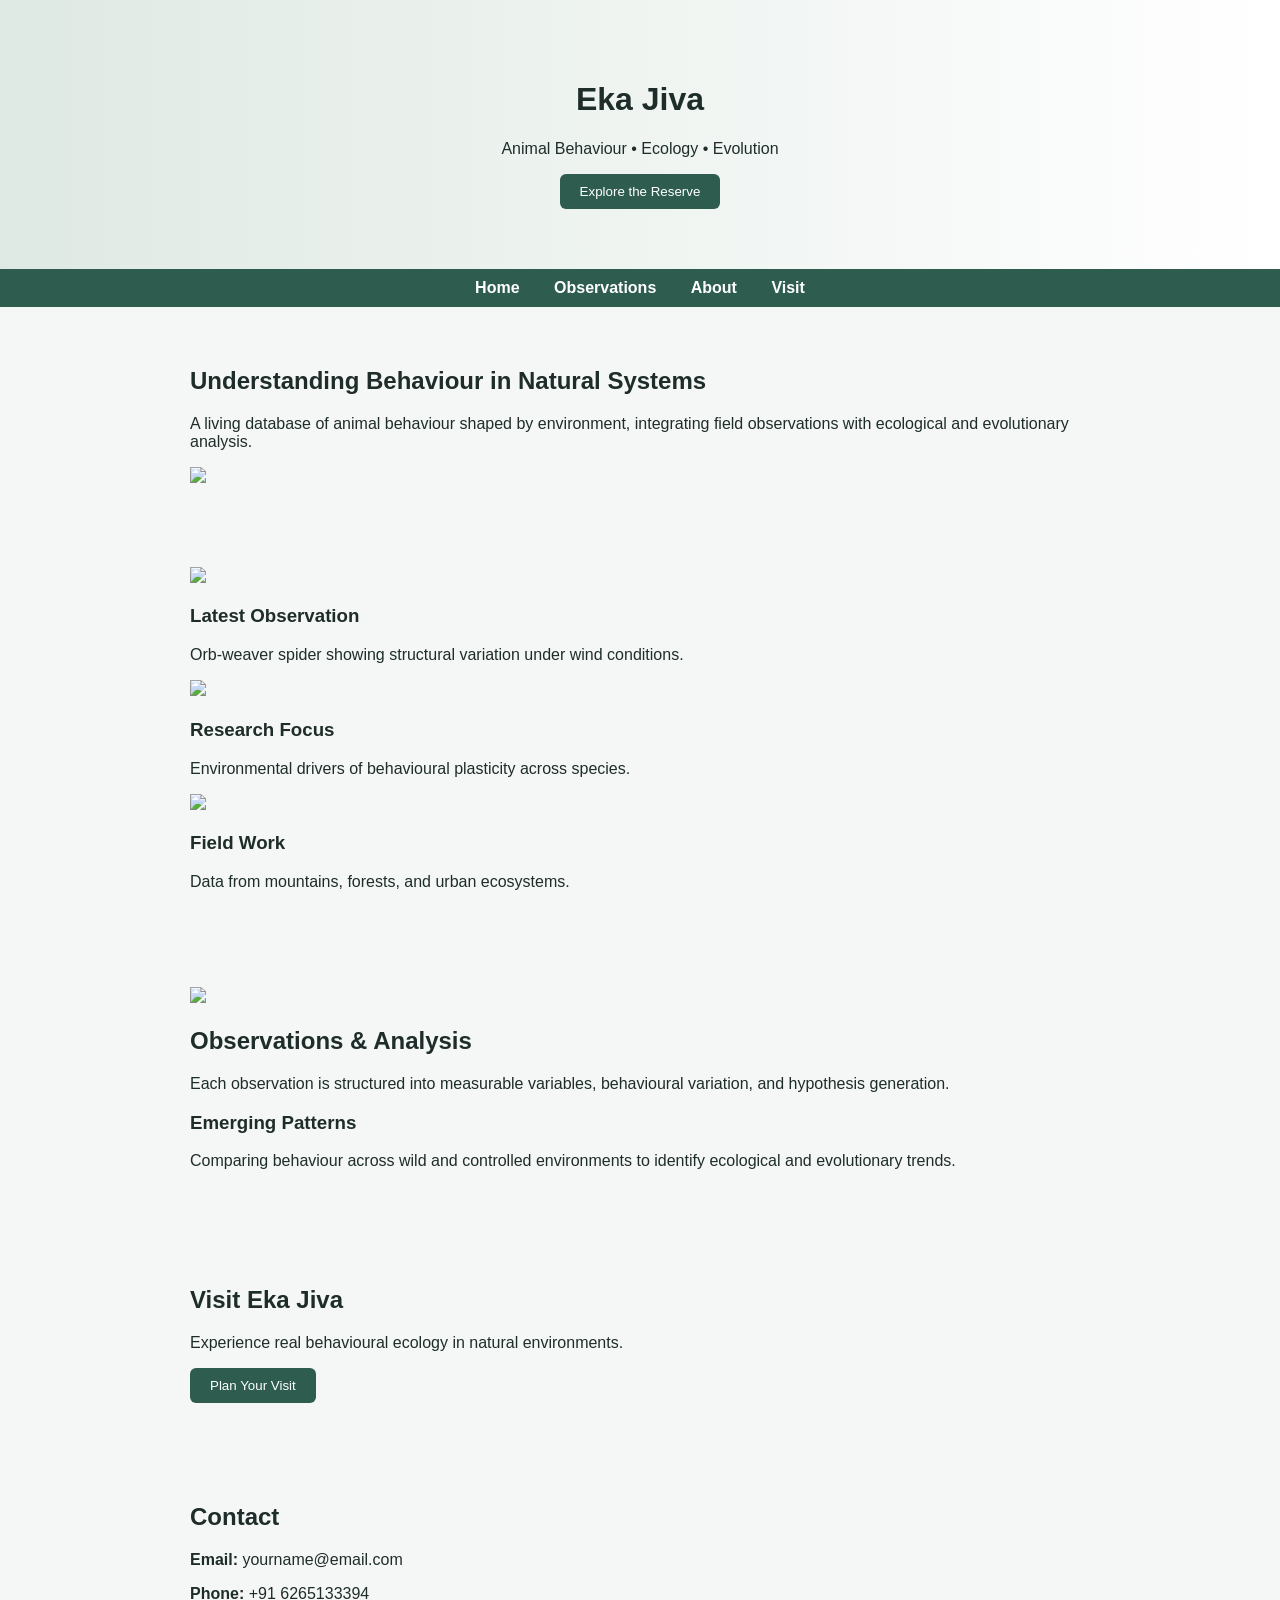
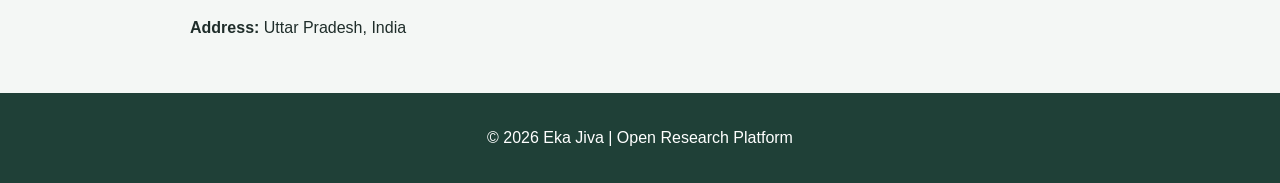
==== index.html @ b7006099 "Update index.html" ====
<!DOCTYPE html>
<html>
<head>
    <title>Eka Jiva</title>
    <link rel="stylesheet" href="style.css">
</head>

<body>

<!-- HERO BANNER -->
<div class="hero">
    <div class="overlay">
        <h1>Eka Jiva</h1>
        <p>Animal Behaviour • Ecology • Evolution</p>
        <a href="visit.html"><button>Explore the Reserve</button></a>
    </div>
</div>

<!-- NAV -->
<nav>
    <a href="index.html">Home</a>
    <a href="observation.html">Observations</a>
    <a href="about.html">About</a>
    <a href="visit.html">Visit</a>
</nav>

<!-- INTRO -->
<section class="split">
    <div>
        <h2>Understanding Behaviour in Natural Systems</h2>
        <p>
            A living database of animal behaviour shaped by environment,
            integrating field observations with ecological and evolutionary analysis.
        </p>
    </div>
    <img src="images/forest.jpg">
</section>

<!-- CORE CARDS -->
<section class="grid">

<div class="box">
    <img src="images/spider.jpg">
    <h3>Latest Observation</h3>
    <p>Orb-weaver spider showing structural variation under wind conditions.</p>
</div>

<div class="box">
    <img src="images/mountain.jpg">
    <h3>Research Focus</h3>
    <p>Environmental drivers of behavioural plasticity across species.</p>
</div>

<div class="box">
    <img src="images/cabin.jpg">
    <h3>Field Work</h3>
    <p>Data from mountains, forests, and urban ecosystems.</p>
</div>

</section>

<!-- RESEARCH LAYER -->
<section class="split">
    <img src="images/research.jpg">
    <div>
        <h2>Observations & Analysis</h2>
        <p>
            Each observation is structured into measurable variables,
            behavioural variation, and hypothesis generation.
        </p>

        <h3>Emerging Patterns</h3>
        <p>
            Comparing behaviour across wild and controlled environments
            to identify ecological and evolutionary trends.
        </p>
    </div>
</section>

<!-- VISIT CTA -->
<section class="cta">
    <h2>Visit Eka Jiva</h2>
    <p>Experience real behavioural ecology in natural environments.</p>
    <a href="visit.html"><button>Plan Your Visit</button></a>
</section>

<!-- CONTACT -->
<section class="contact">

<h2>Contact</h2>

<p><strong>Email:</strong> yourname@email.com</p>
<p><strong>Phone:</strong> +91 6265133394</p>
<p><strong>Address:</strong> Uttar Pradesh, India</p>

</section>

<!-- FOOTER -->
<footer>
    <p>© 2026 Eka Jiva | Open Research Platform</p>
</footer>

</body>
</html>
---- style.css ----
body {
    margin: 0;
    font-family: Arial, sans-serif;
    background-color: #f4f7f5;
    color: #1f2d2a;
}

/* Header */
header {
    background-color: #1f4037;
    color: white;
    text-align: center;
    padding: 30px 20px;
}

/* Navigation */
nav {
    text-align: center;
    background-color: #2e5d50;
    padding: 10px;
}

nav a {
    color: white;
    margin: 0 15px;
    text-decoration: none;
    font-weight: bold;
}

/* Hero Section */
.hero {
    text-align: center;
    padding: 60px 20px;
    background: linear-gradient(to right, #dfe9e3, #ffffff);
}

/* Content Section */
section {
    max-width: 900px;
    margin: auto;
    padding: 40px 20px;
}

/* Cards */
.card {
    background: white;
    padding: 25px;
    margin: 20px 0;
    border-radius: 12px;
    box-shadow: 0 4px 12px rgba(0,0,0,0.08);
}

/* Footer */
footer {
    text-align: center;
    padding: 20px;
    background-color: #1f4037;
    color: white;
}
.banner {
    position: relative;
    height: 300px;
    display: flex;
    align-items: center;
    justify-content: center;
}

/* DARK OVERLAY */
.banner::after {
    content: "";
    position: absolute;
    inset: 0;
    background: rgba(0,0,0,0.4);
}

/* TEXT */
.banner-content {
    position: relative;
    color: white;
    text-align: center;
    z-index: 1;
}

/* DIFFERENT IMAGES FOR EACH PAGE */
.home-banner {
    background: url('homee.jpg') center/cover no-repeat;
}

.about-banner {
    background: url('aboot.jpg') center/cover no-repeat;
}

.obs-banner {
    background: url(observation.jpg') center/cover no-repeat;
}
button {
    padding: 10px 20px;
    background-color: #2e5d50;
    color: white;
    border: none;
    border-radius: 6px;
    cursor: pointer;
}

button:hover {
    background-color: #1f4037;
}
.visit-banner {
    background: url('visit.jpg') center/cover no-repeat;
}
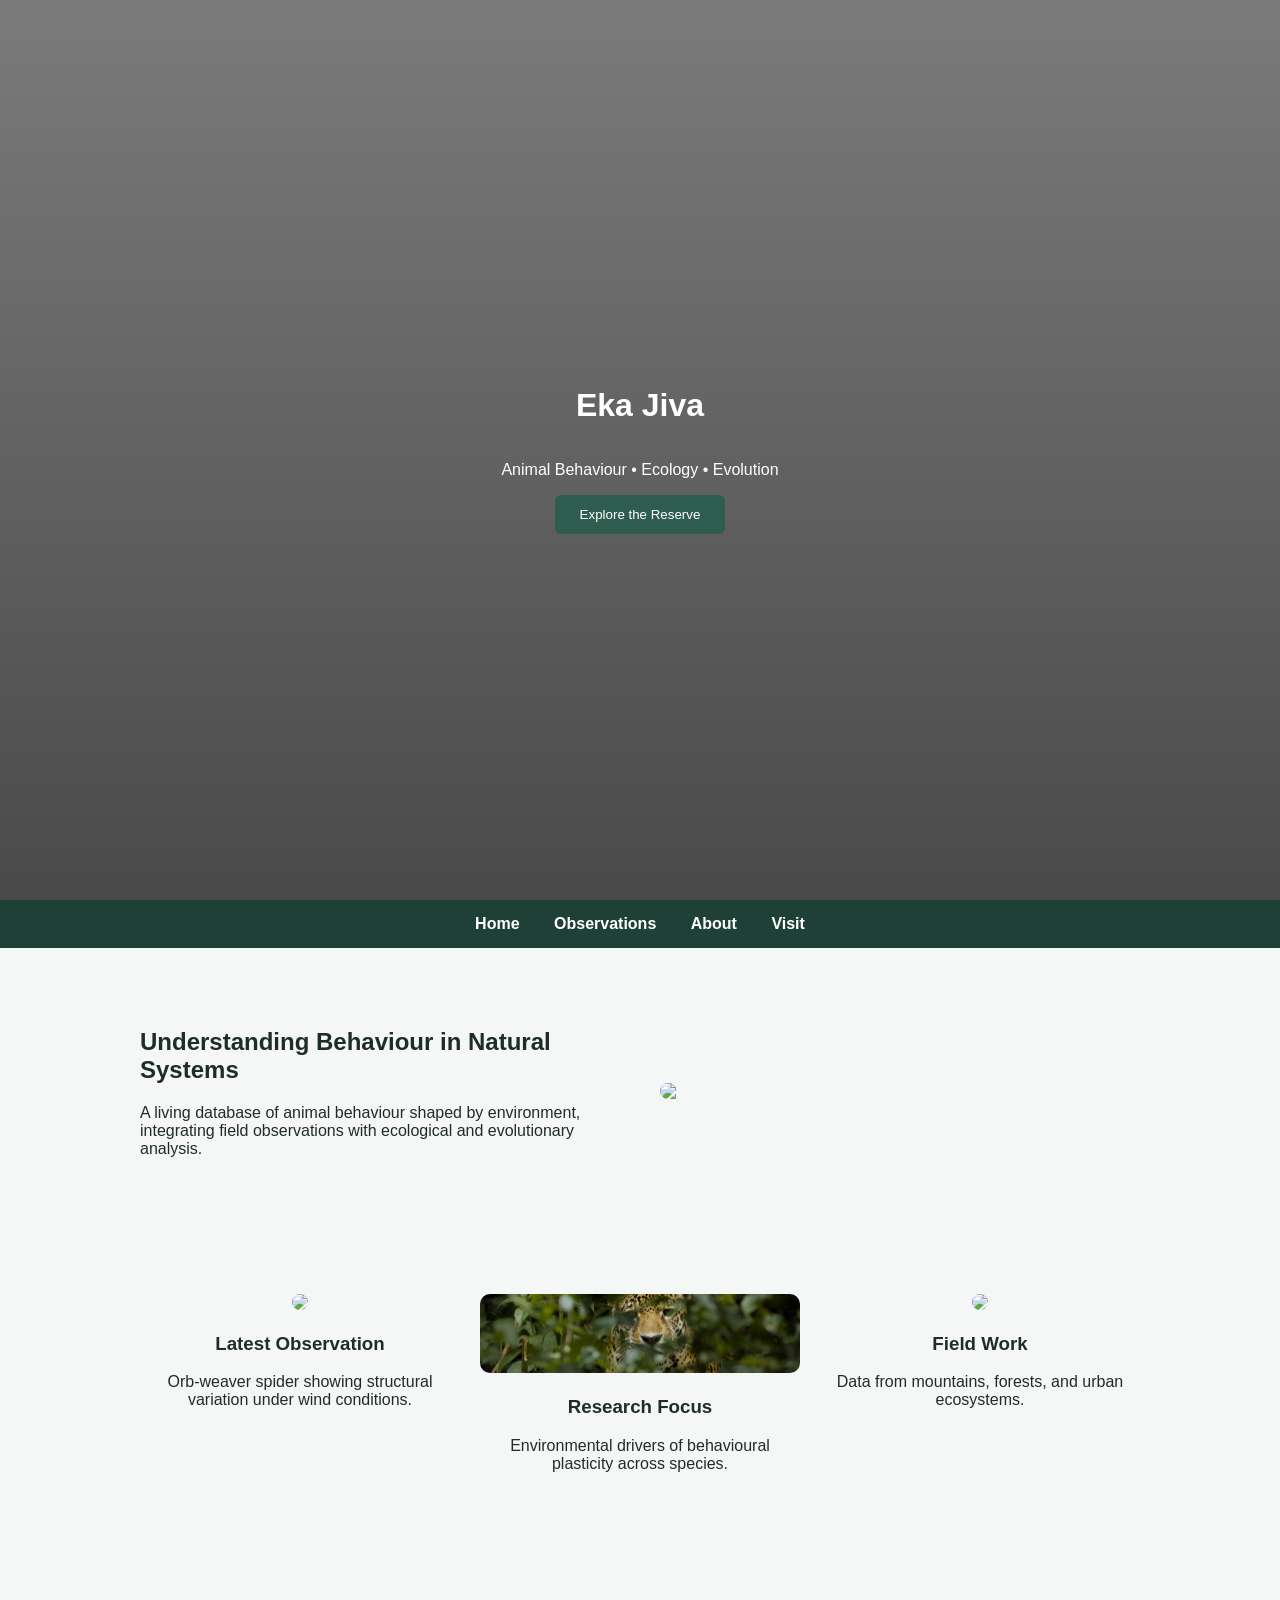
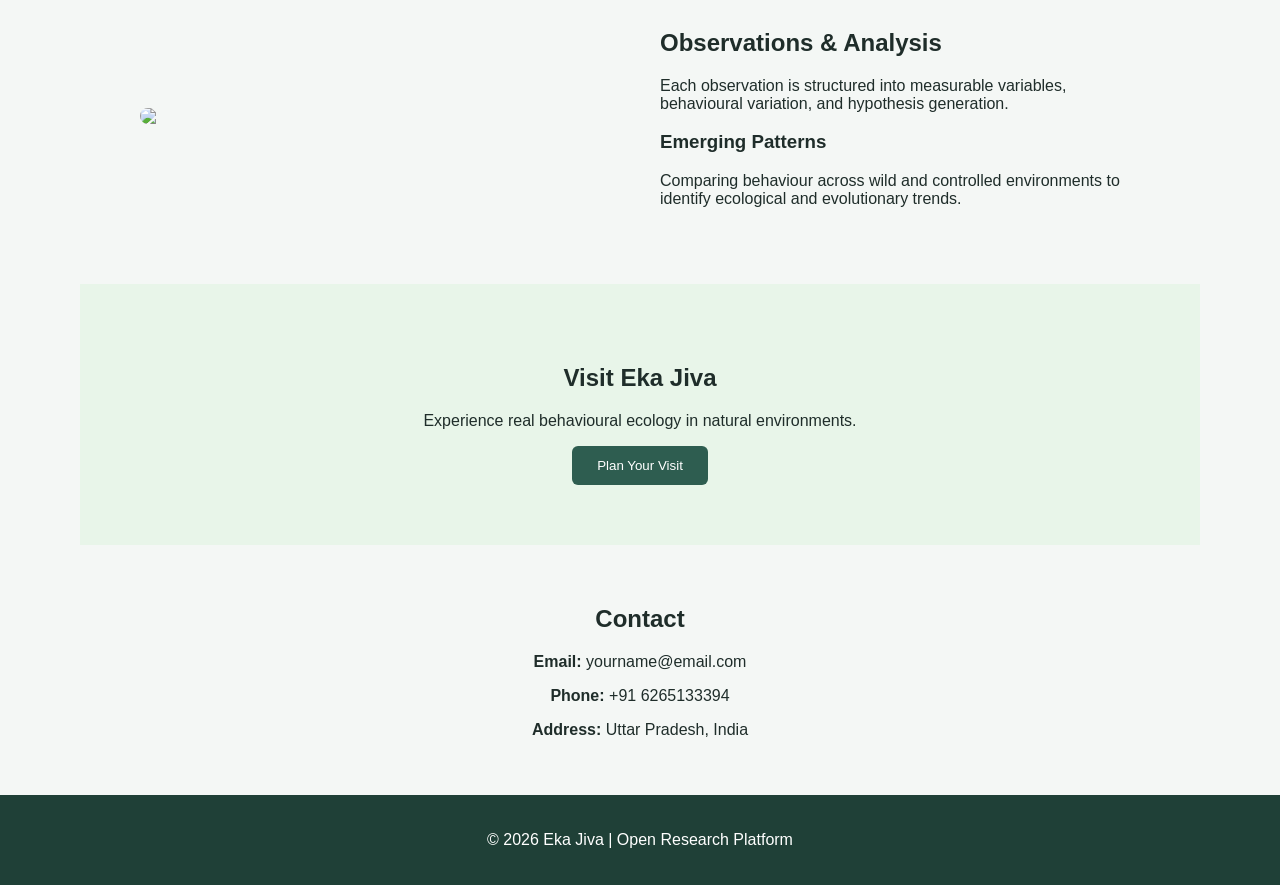
==== commit 87339a6c: "Update index.html" ====
--- a/index.html
+++ b/index.html
@@ -33,7 +33,7 @@
             integrating field observations with ecological and evolutionary analysis.
         </p>
     </div>
-    <img src="images/forest.jpg">
+    <img src="home.jpg">
 </section>
 
 <!-- CORE CARDS -->
@@ -46,7 +46,7 @@
 </div>
 
 <div class="box">
-    <img src="images/mountain.jpg">
+    <img src="observation.jpg">
     <h3>Research Focus</h3>
     <p>Environmental drivers of behavioural plasticity across species.</p>
 </div>
--- a/style.css
+++ b/style.css
@@ -1,3 +1,4 @@
+/* GLOBAL */
 body {
     margin: 0;
     font-family: Arial, sans-serif;
@@ -5,19 +6,33 @@
     color: #1f2d2a;
 }
 
-/* Header */
-header {
-    background-color: #1f4037;
-    color: white;
-    text-align: center;
-    padding: 30px 20px;
-}
-
-/* Navigation */
+html {
+    scroll-behavior: smooth;
+}
+
+/* HERO (FULL SCREEN) */
+.hero {
+    height: 100vh;
+    background: url('images/forest.jpg') center/cover no-repeat fixed;
+    position: relative;
+}
+
+.overlay {
+    position: absolute;
+    inset: 0;
+    background: linear-gradient(to bottom, rgba(0,0,0,0.5), rgba(0,0,0,0.7));
+    color: white;
+    display: flex;
+    flex-direction: column;
+    justify-content: center;
+    align-items: center;
+}
+
+/* NAVIGATION */
 nav {
-    text-align: center;
-    background-color: #2e5d50;
-    padding: 10px;
+    background: #1f4037;
+    text-align: center;
+    padding: 15px;
 }
 
 nav a {
@@ -27,21 +42,61 @@
     font-weight: bold;
 }
 
-/* Hero Section */
-.hero {
-    text-align: center;
+nav a:hover {
+    text-decoration: underline;
+}
+
+/* SECTIONS */
+section {
+    max-width: 1000px;
+    margin: auto;
     padding: 60px 20px;
-    background: linear-gradient(to right, #dfe9e3, #ffffff);
-}
-
-/* Content Section */
-section {
-    max-width: 900px;
-    margin: auto;
-    padding: 40px 20px;
-}
-
-/* Cards */
+}
+
+/* SPLIT LAYOUT */
+.split {
+    display: flex;
+    align-items: center;
+    gap: 40px;
+}
+
+.split img {
+    width: 50%;
+    border-radius: 10px;
+}
+
+.split div {
+    width: 50%;
+}
+
+/* GRID */
+.grid {
+    display: flex;
+    gap: 20px;
+}
+
+.box {
+    flex: 1;
+    text-align: center;
+    transition: 0.3s;
+}
+
+.box img {
+    width: 100%;
+    border-radius: 10px;
+    transition: 0.3s;
+}
+
+/* HOVER EFFECTS */
+.box:hover {
+    transform: scale(1.05);
+}
+
+.box:hover img {
+    transform: scale(1.1);
+}
+
+/* CARDS */
 .card {
     background: white;
     padding: 25px;
@@ -50,13 +105,44 @@
     box-shadow: 0 4px 12px rgba(0,0,0,0.08);
 }
 
-/* Footer */
+/* CTA */
+.cta {
+    text-align: center;
+    padding: 60px;
+    background: #e8f5e9;
+}
+
+/* CONTACT */
+.contact {
+    text-align: center;
+    padding: 40px;
+}
+
+/* BUTTON */
+button {
+    padding: 12px 25px;
+    background: #2e5d50;
+    color: white;
+    border: none;
+    border-radius: 6px;
+    cursor: pointer;
+    transition: 0.3s;
+}
+
+button:hover {
+    background: #1f4037;
+    transform: scale(1.05);
+}
+
+/* FOOTER */
 footer {
     text-align: center;
     padding: 20px;
     background-color: #1f4037;
     color: white;
 }
+
+/* BANNER BASE */
 .banner {
     position: relative;
     height: 300px;
@@ -65,7 +151,6 @@
     justify-content: center;
 }
 
-/* DARK OVERLAY */
 .banner::after {
     content: "";
     position: absolute;
@@ -73,7 +158,6 @@
     background: rgba(0,0,0,0.4);
 }
 
-/* TEXT */
 .banner-content {
     position: relative;
     color: white;
@@ -81,7 +165,7 @@
     z-index: 1;
 }
 
-/* DIFFERENT IMAGES FOR EACH PAGE */
+/* PAGE-SPECIFIC BANNERS */
 .home-banner {
     background: url('homee.jpg') center/cover no-repeat;
 }
@@ -90,21 +174,29 @@
     background: url('aboot.jpg') center/cover no-repeat;
 }
 
+/* ⚠ FIXED ERROR HERE */
 .obs-banner {
-    background: url(observation.jpg') center/cover no-repeat;
-}
-button {
-    padding: 10px 20px;
-    background-color: #2e5d50;
-    color: white;
-    border: none;
-    border-radius: 6px;
-    cursor: pointer;
-}
-
-button:hover {
-    background-color: #1f4037;
-}
+    background: url('observation.jpg') center/cover no-repeat;
+}
+
 .visit-banner {
     background: url('visit.jpg') center/cover no-repeat;
 }
+
+/* ANIMATIONS */
+.fade-in {
+    opacity: 0;
+    transform: translateY(30px);
+    transition: all 1s ease;
+}
+
+.fade-in.visible {
+    opacity: 1;
+    transform: translateY(0);
+}
+.box:hover {
+    transform: scale(1.05);
+}
+html {
+    scroll-behavior: smooth;
+}
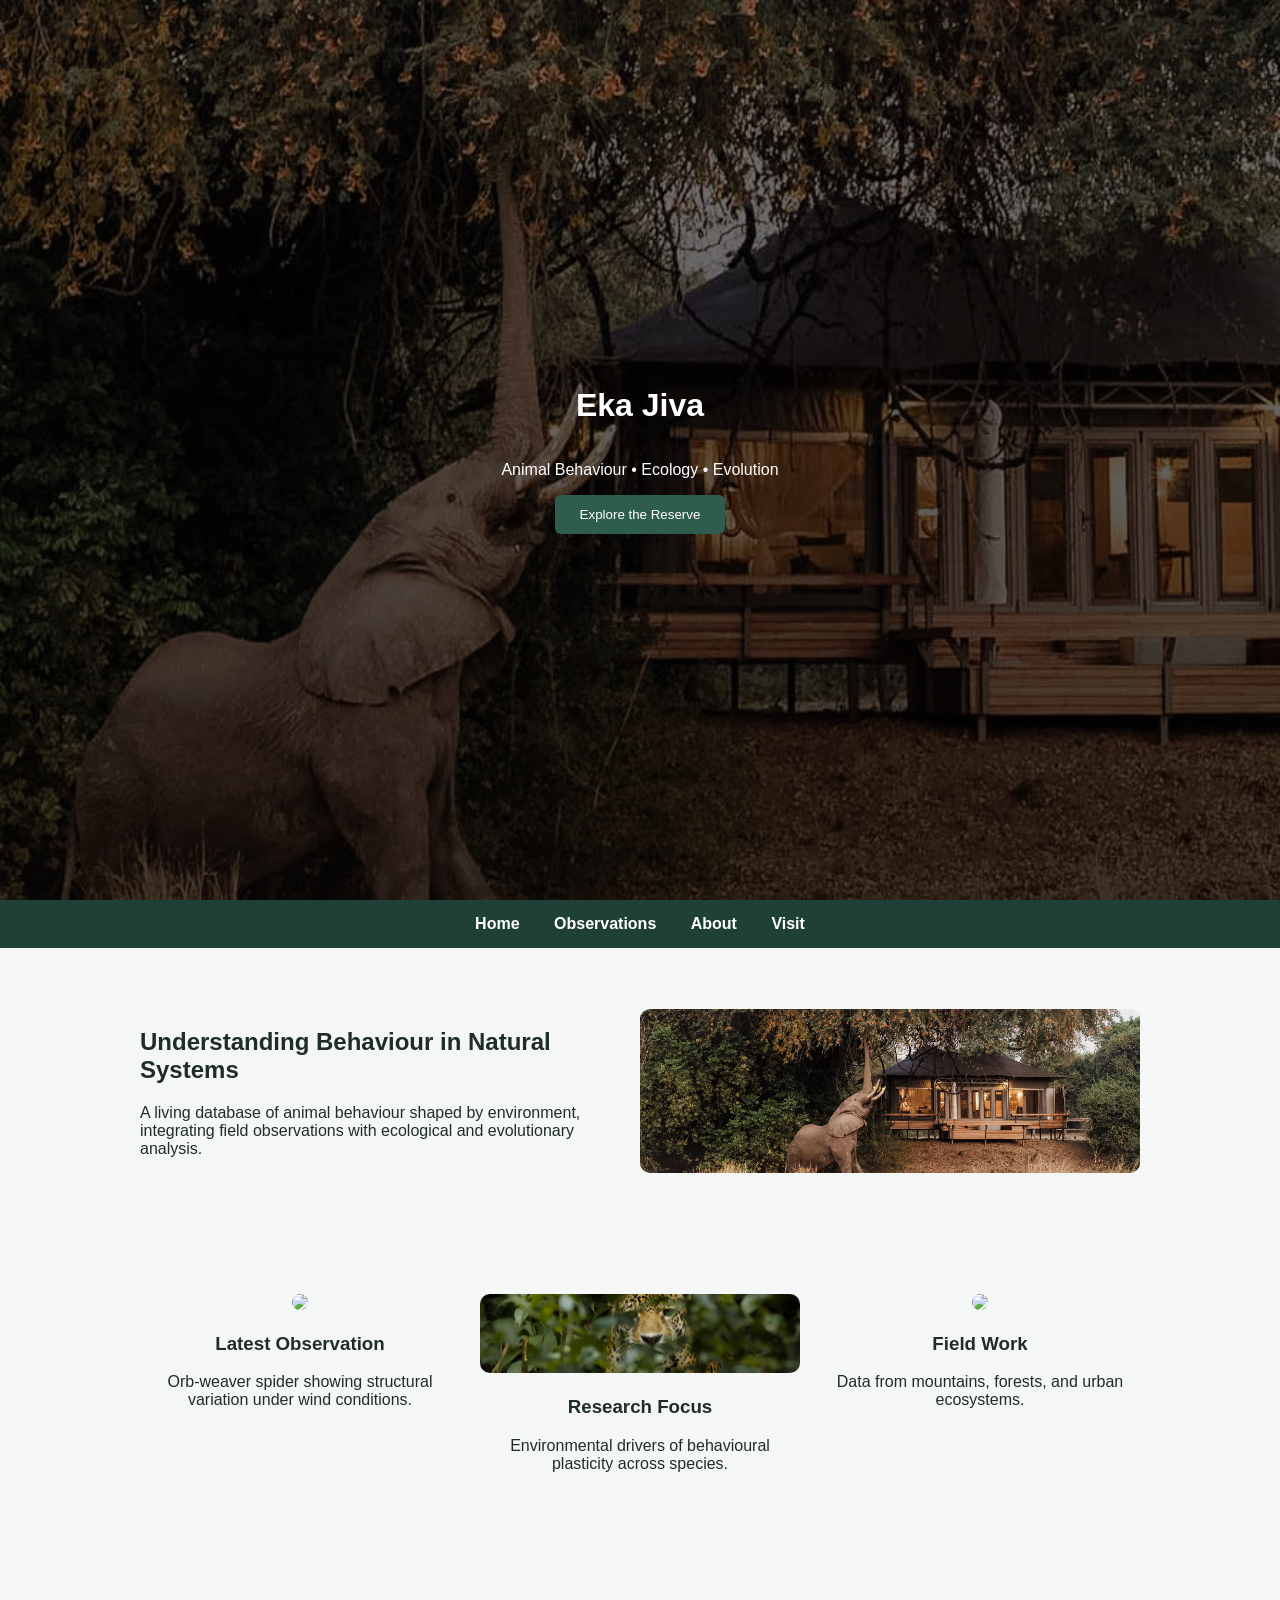
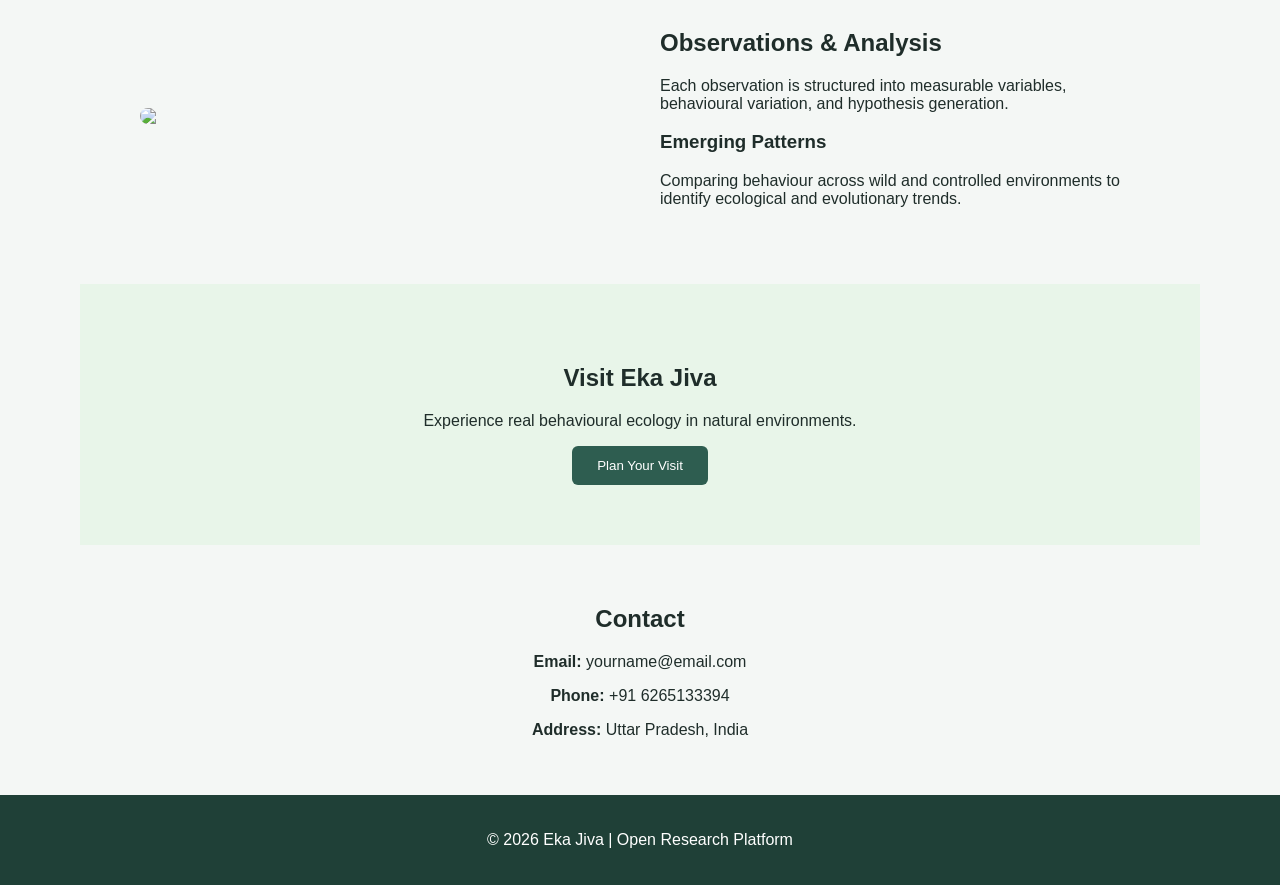
==== commit 037ecd1d: "Update index.html" ====
--- a/index.html
+++ b/index.html
@@ -33,7 +33,7 @@
             integrating field observations with ecological and evolutionary analysis.
         </p>
     </div>
-    <img src="home.jpg">
+    <img src="homee.jpg">
 </section>
 
 <!-- CORE CARDS -->
--- a/style.css
+++ b/style.css
@@ -13,7 +13,7 @@
 /* HERO (FULL SCREEN) */
 .hero {
     height: 100vh;
-    background: url('images/forest.jpg') center/cover no-repeat fixed;
+    background: url('homee.jpg') center/cover no-repeat fixed;
     position: relative;
 }
 
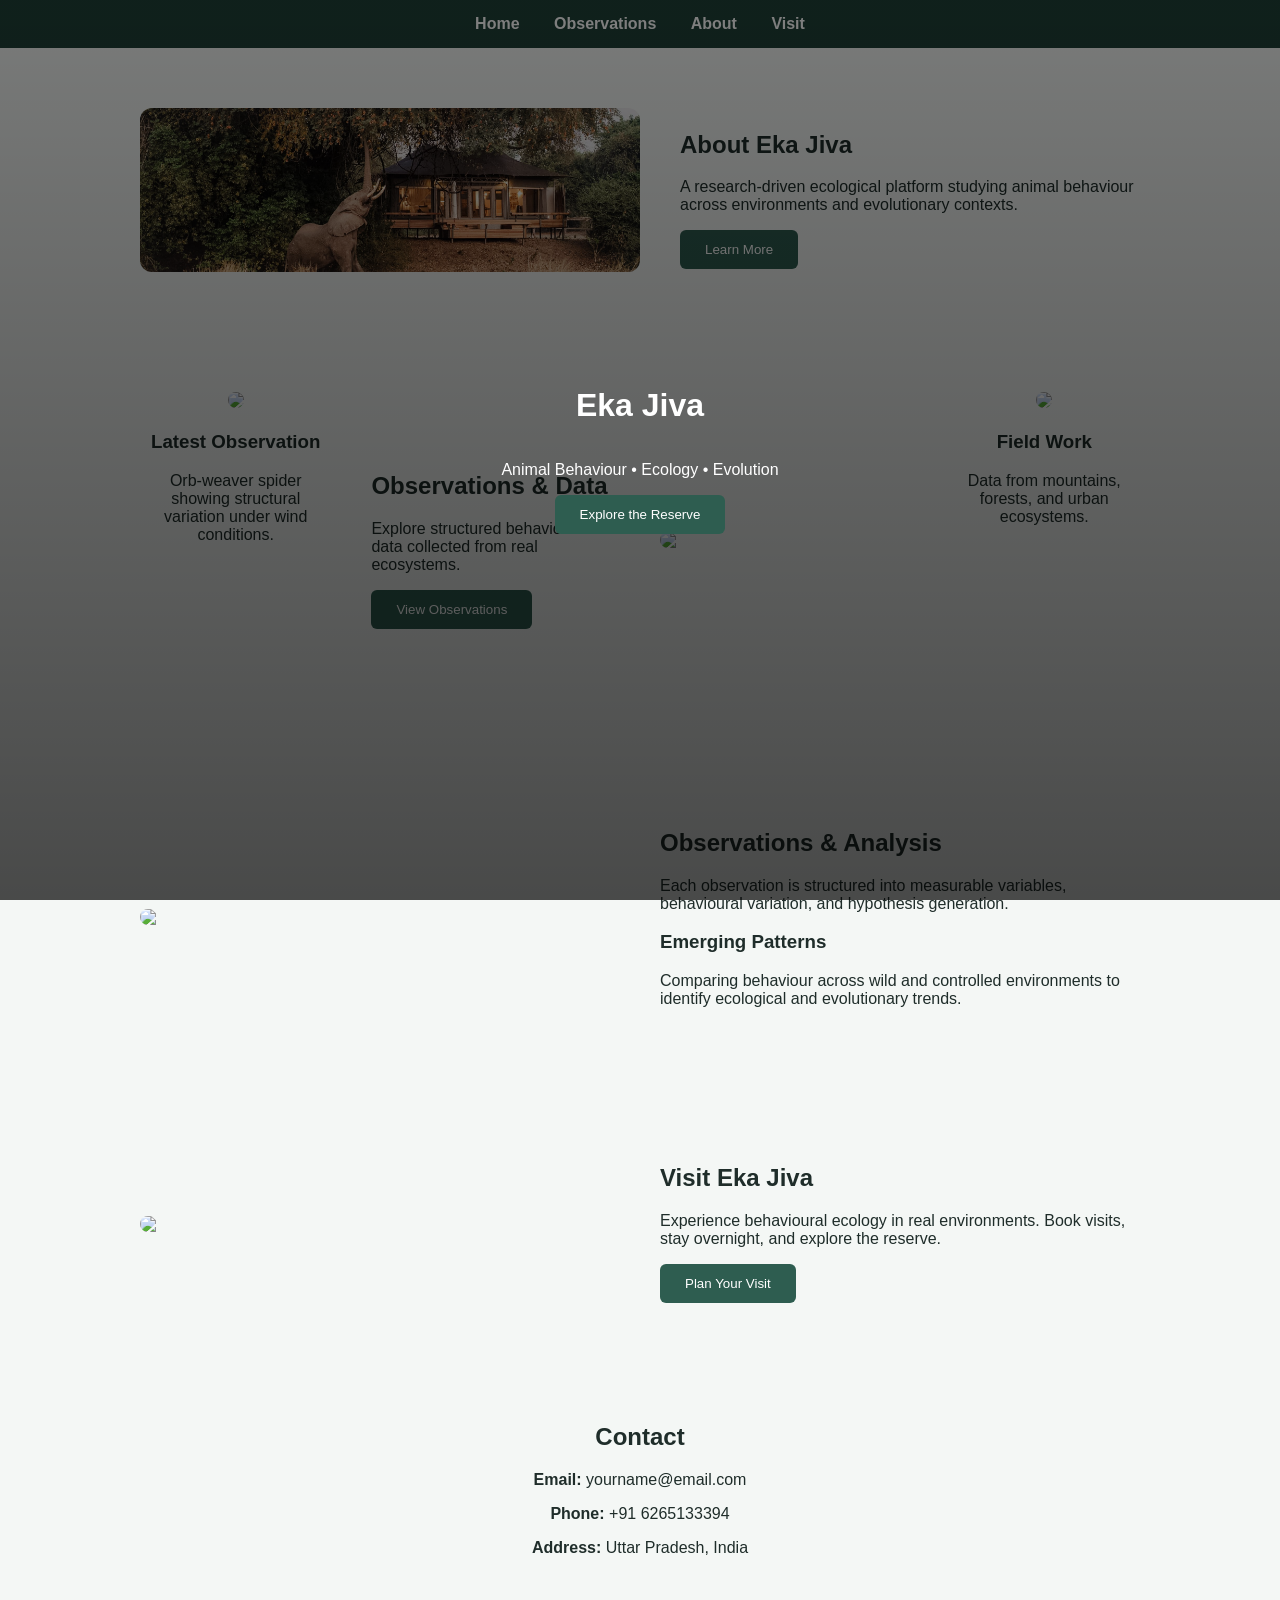
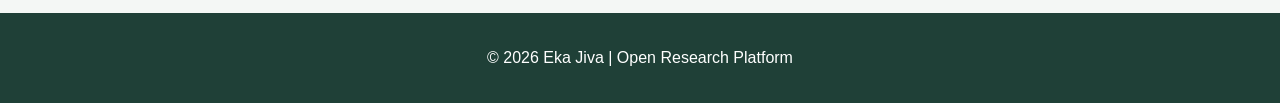
==== commit c3fffe5e: "Update index.html" ====
--- a/index.html
+++ b/index.html
@@ -25,15 +25,16 @@
 </nav>
 
 <!-- INTRO -->
-<section class="split">
+<section class="feature">
+    <img src="homee.jpg">
     <div>
-        <h2>Understanding Behaviour in Natural Systems</h2>
+        <h2>About Eka Jiva</h2>
         <p>
-            A living database of animal behaviour shaped by environment,
-            integrating field observations with ecological and evolutionary analysis.
+            A research-driven ecological platform studying animal behaviour
+            across environments and evolutionary contexts.
         </p>
+        <a href="about.html"><button>Learn More</button></a>
     </div>
-    <img src="homee.jpg">
 </section>
 
 <!-- CORE CARDS -->
@@ -45,11 +46,16 @@
     <p>Orb-weaver spider showing structural variation under wind conditions.</p>
 </div>
 
-<div class="box">
-    <img src="observation.jpg">
-    <h3>Research Focus</h3>
-    <p>Environmental drivers of behavioural plasticity across species.</p>
-</div>
+<section class="feature reverse">
+    <img src="images/spider.jpg">
+    <div>
+        <h2>Observations & Data</h2>
+        <p>
+            Explore structured behavioural data collected from real ecosystems.
+        </p>
+        <a href="observation.html"><button>View Observations</button></a>
+    </div>
+</section>
 
 <div class="box">
     <img src="images/cabin.jpg">
@@ -78,12 +84,17 @@
 </section>
 
 <!-- VISIT CTA -->
-<section class="cta">
-    <h2>Visit Eka Jiva</h2>
-    <p>Experience real behavioural ecology in natural environments.</p>
-    <a href="visit.html"><button>Plan Your Visit</button></a>
+<section class="feature">
+    <img src="images/cabin.jpg">
+    <div>
+        <h2>Visit Eka Jiva</h2>
+        <p>
+            Experience behavioural ecology in real environments. 
+            Book visits, stay overnight, and explore the reserve.
+        </p>
+        <a href="visit.html"><button>Plan Your Visit</button></a>
+    </div>
 </section>
-
 <!-- CONTACT -->
 <section class="contact">
 
--- a/style.css
+++ b/style.css
@@ -10,11 +10,14 @@
     scroll-behavior: smooth;
 }
 
-/* HERO (FULL SCREEN) */
+/* HERO (half) */
 .hero {
-    height: 100vh;
+   .hero {
+    height: 100vh; /* was 100vh */
+    min-height: 400px;
     background: url('homee.jpg') center/cover no-repeat fixed;
     position: relative;
+};
 }
 
 .overlay {
@@ -200,3 +203,24 @@
 html {
     scroll-behavior: smooth;
 }
+/* FEATURE SECTIONS (LIKE REAL SITES) */
+.feature {
+    display: flex;
+    align-items: center;
+    gap: 40px;
+    padding: 60px 20px;
+}
+
+.feature img {
+    width: 50%;
+    border-radius: 12px;
+}
+
+.feature div {
+    width: 50%;
+}
+
+/* ALTERNATING LAYOUT */
+.reverse {
+    flex-direction: row-reverse;
+}
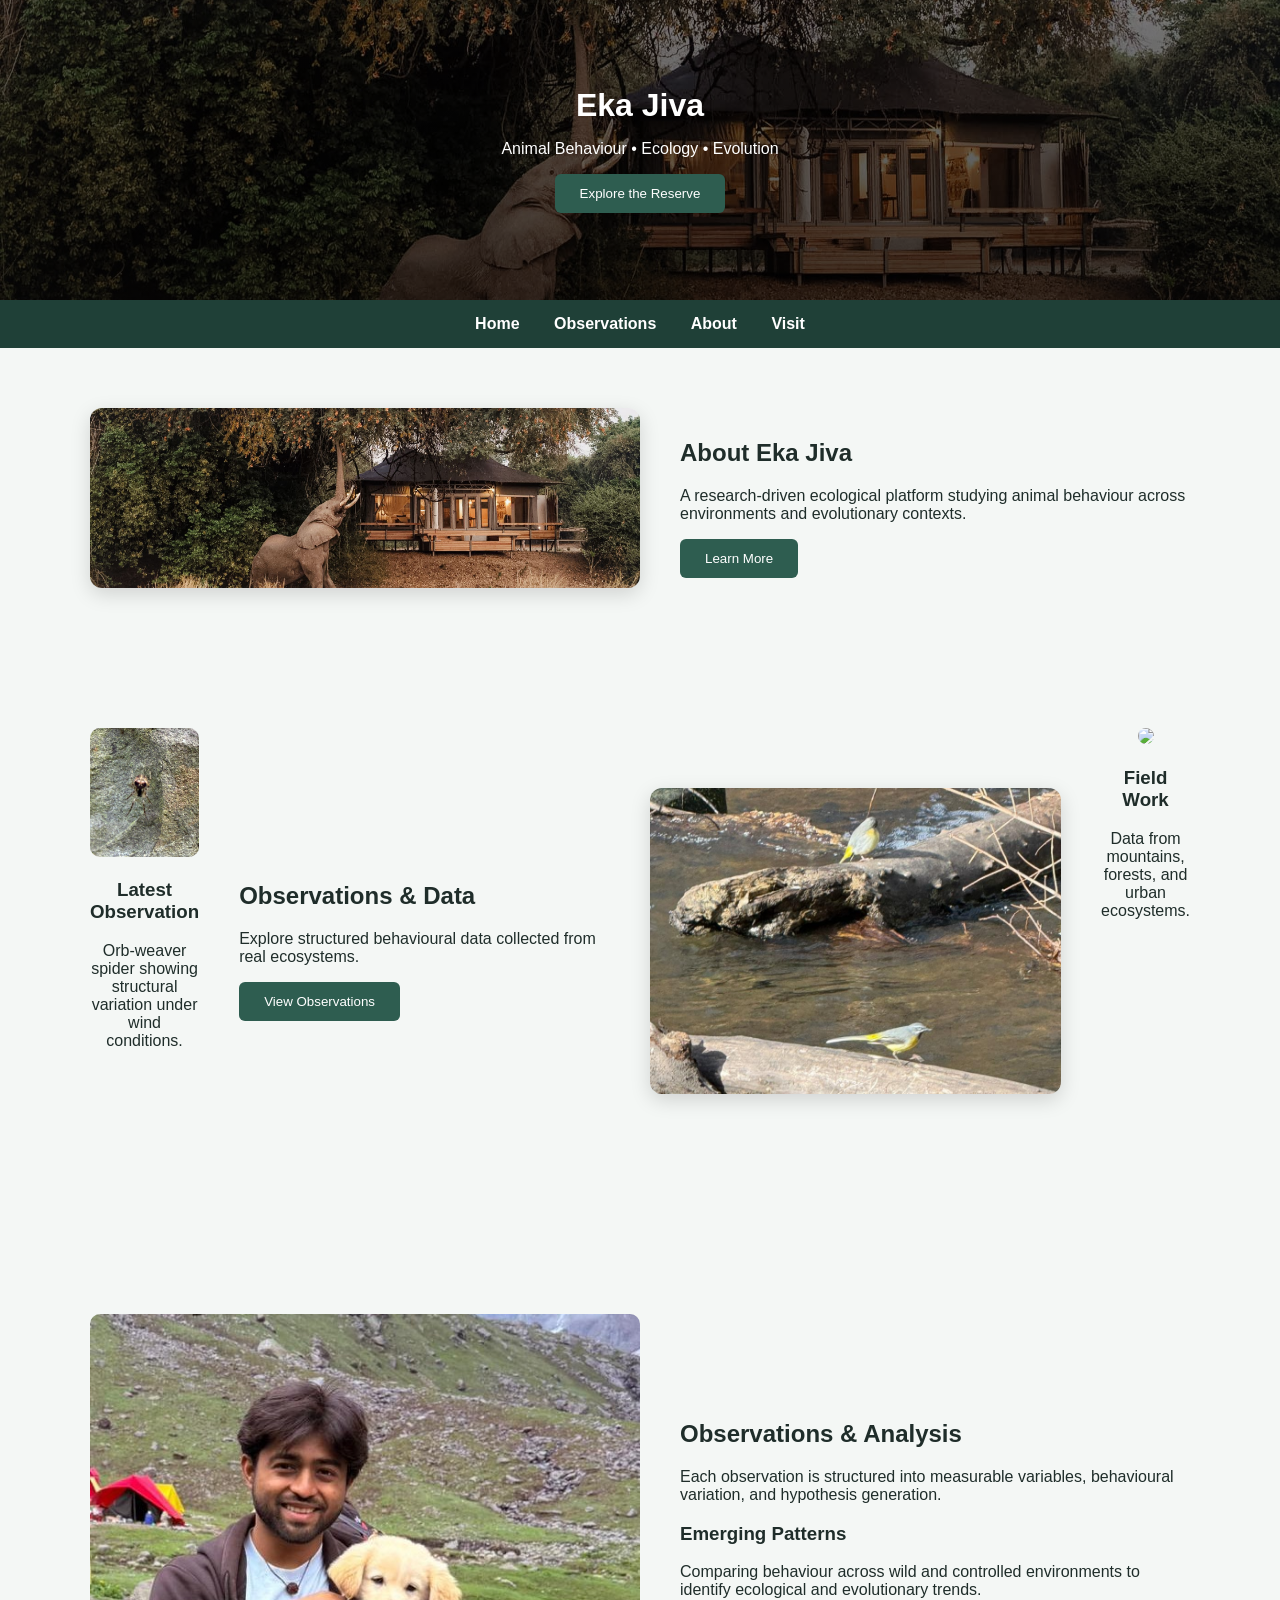
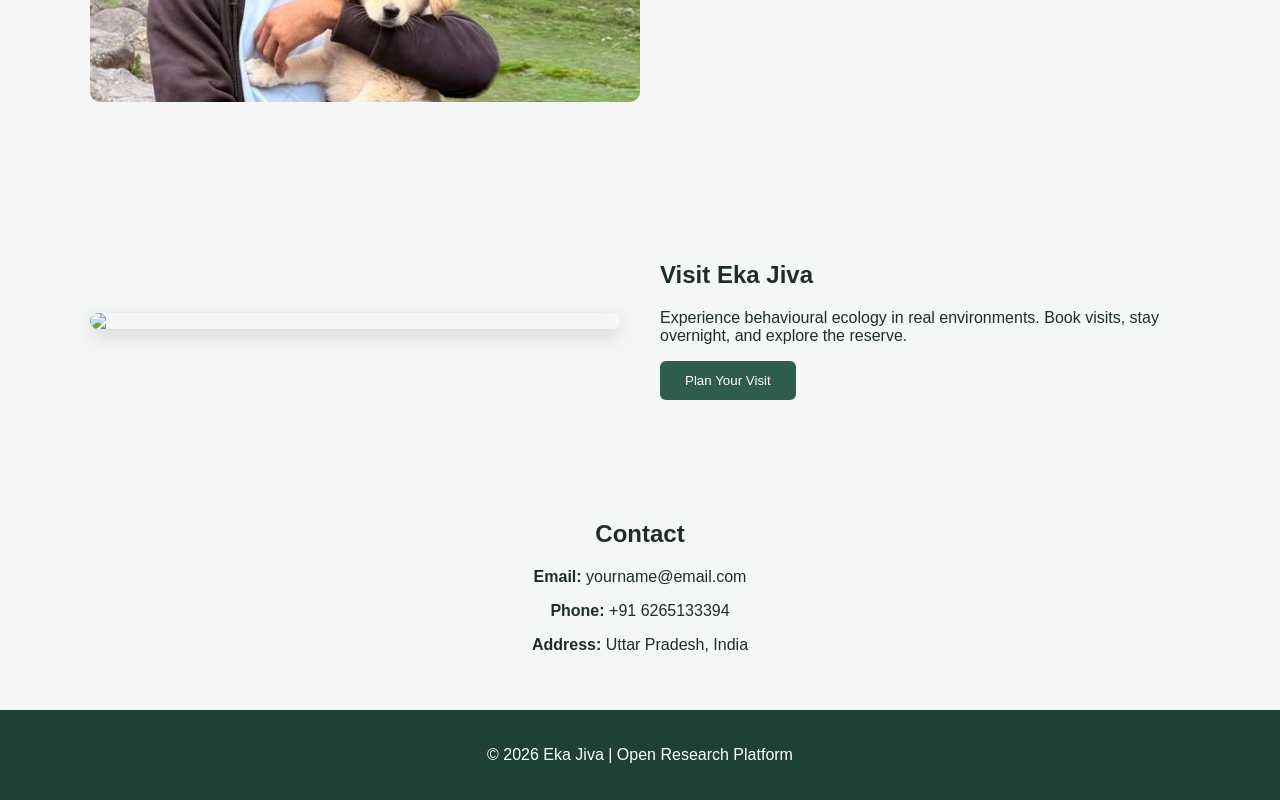
==== commit fac6b718: "Update index.html" ====
--- a/index.html
+++ b/index.html
@@ -41,13 +41,13 @@
 <section class="grid">
 
 <div class="box">
-    <img src="images/spider.jpg">
+    <img src="spider.jpg">
     <h3>Latest Observation</h3>
     <p>Orb-weaver spider showing structural variation under wind conditions.</p>
 </div>
 
 <section class="feature reverse">
-    <img src="images/spider.jpg">
+    <img src="data.jpg">
     <div>
         <h2>Observations & Data</h2>
         <p>
@@ -67,7 +67,7 @@
 
 <!-- RESEARCH LAYER -->
 <section class="split">
-    <img src="images/research.jpg">
+    <img src="research.jpg">
     <div>
         <h2>Observations & Analysis</h2>
         <p>
--- a/style.css
+++ b/style.css
@@ -1,4 +1,4 @@
-/* GLOBAL */
+/* ================= GLOBAL ================= */
 body {
     margin: 0;
     font-family: Arial, sans-serif;
@@ -10,14 +10,11 @@
     scroll-behavior: smooth;
 }
 
-/* HERO (half) */
+/* ================= HERO ================= */
 .hero {
-   .hero {
-    height: 100vh; /* was 100vh */
-    min-height: 400px;
-    background: url('homee.jpg') center/cover no-repeat fixed;
+    height: 300px;
+    background: url('homee.jpg') center/cover no-repeat;
     position: relative;
-};
 }
 
 .overlay {
@@ -29,13 +26,27 @@
     flex-direction: column;
     justify-content: center;
     align-items: center;
-}
-
-/* NAVIGATION */
+    text-align: center;
+    padding: 20px;
+}
+
+.overlay h1 {
+    font-size: 32px;
+    margin: 0;
+}
+
+.overlay p {
+    font-size: 16px;
+}
+
+/* ================= NAV ================= */
 nav {
     background: #1f4037;
     text-align: center;
     padding: 15px;
+    position: sticky;
+    top: 0;
+    z-index: 1000;
 }
 
 nav a {
@@ -49,30 +60,52 @@
     text-decoration: underline;
 }
 
-/* SECTIONS */
+/* ================= SECTIONS ================= */
 section {
-    max-width: 1000px;
+    max-width: 1100px;
     margin: auto;
+    padding: 80px 20px;
+}
+
+/* ================= SPLIT ================= */
+.split {
+    display: flex;
+    align-items: center;
+    gap: 40px;
+}
+
+.split img {
+    width: 50%;
+    border-radius: 10px;
+}
+
+.split div {
+    width: 50%;
+}
+
+/* ================= FEATURE (MAIN SECTIONS) ================= */
+.feature {
+    display: flex;
+    align-items: center;
+    gap: 40px;
     padding: 60px 20px;
 }
 
-/* SPLIT LAYOUT */
-.split {
-    display: flex;
-    align-items: center;
-    gap: 40px;
-}
-
-.split img {
-    width: 50%;
-    border-radius: 10px;
-}
-
-.split div {
-    width: 50%;
-}
-
-/* GRID */
+.feature img {
+    width: 50%;
+    border-radius: 12px;
+    box-shadow: 0 6px 20px rgba(0,0,0,0.15);
+}
+
+.feature div {
+    width: 50%;
+}
+
+.reverse {
+    flex-direction: row-reverse;
+}
+
+/* ================= GRID ================= */
 .grid {
     display: flex;
     gap: 20px;
@@ -90,7 +123,7 @@
     transition: 0.3s;
 }
 
-/* HOVER EFFECTS */
+/* ================= HOVER ================= */
 .box:hover {
     transform: scale(1.05);
 }
@@ -99,7 +132,7 @@
     transform: scale(1.1);
 }
 
-/* CARDS */
+/* ================= CARDS ================= */
 .card {
     background: white;
     padding: 25px;
@@ -108,20 +141,20 @@
     box-shadow: 0 4px 12px rgba(0,0,0,0.08);
 }
 
-/* CTA */
+/* ================= CTA ================= */
 .cta {
     text-align: center;
     padding: 60px;
     background: #e8f5e9;
 }
 
-/* CONTACT */
+/* ================= CONTACT ================= */
 .contact {
     text-align: center;
     padding: 40px;
 }
 
-/* BUTTON */
+/* ================= BUTTON ================= */
 button {
     padding: 12px 25px;
     background: #2e5d50;
@@ -137,7 +170,7 @@
     transform: scale(1.05);
 }
 
-/* FOOTER */
+/* ================= FOOTER ================= */
 footer {
     text-align: center;
     padding: 20px;
@@ -145,7 +178,7 @@
     color: white;
 }
 
-/* BANNER BASE */
+/* ================= BANNERS ================= */
 .banner {
     position: relative;
     height: 300px;
@@ -168,7 +201,6 @@
     z-index: 1;
 }
 
-/* PAGE-SPECIFIC BANNERS */
 .home-banner {
     background: url('homee.jpg') center/cover no-repeat;
 }
@@ -177,7 +209,6 @@
     background: url('aboot.jpg') center/cover no-repeat;
 }
 
-/* ⚠ FIXED ERROR HERE */
 .obs-banner {
     background: url('observation.jpg') center/cover no-repeat;
 }
@@ -186,7 +217,7 @@
     background: url('visit.jpg') center/cover no-repeat;
 }
 
-/* ANIMATIONS */
+/* ================= ANIMATIONS ================= */
 .fade-in {
     opacity: 0;
     transform: translateY(30px);
@@ -197,30 +228,60 @@
     opacity: 1;
     transform: translateY(0);
 }
-.box:hover {
-    transform: scale(1.05);
-}
-html {
-    scroll-behavior: smooth;
-}
-/* FEATURE SECTIONS (LIKE REAL SITES) */
-.feature {
-    display: flex;
-    align-items: center;
-    gap: 40px;
-    padding: 60px 20px;
-}
-
-.feature img {
-    width: 50%;
-    border-radius: 12px;
-}
-
-.feature div {
-    width: 50%;
-}
-
-/* ALTERNATING LAYOUT */
-.reverse {
-    flex-direction: row-reverse;
-}
+
+/* ================= RESPONSIVE ================= */
+@media (max-width: 768px) {
+
+    .feature,
+    .split {
+        flex-direction: column;
+    }
+
+    .feature img,
+    .feature div,
+    .split img,
+    .split div {
+        width: 100%;
+    }
+
+    .grid {
+        flex-direction: column;
+    }
+
+    .hero {
+        height: 220px;
+    }
+
+    .overlay h1 {
+        font-size: 24px;
+    }
+}
+/* FILTER BAR */
+.filters {
+    display: flex;
+    justify-content: center;
+    gap: 15px;
+    margin-bottom: 30px;
+}
+
+.filters select {
+    padding: 10px;
+    border-radius: 6px;
+}
+
+/* DATA GRID */
+.data-grid {
+    display: flex;
+    flex-wrap: wrap;
+    gap: 20px;
+    justify-content: center;
+}
+
+/* DATA CARD */
+.data-card {
+    background: white;
+    padding: 20px;
+    width: 280px;
+    border-radius: 10px;
+    box-shadow: 0 4px 12px rgba(0,0,0,0.1);
+}
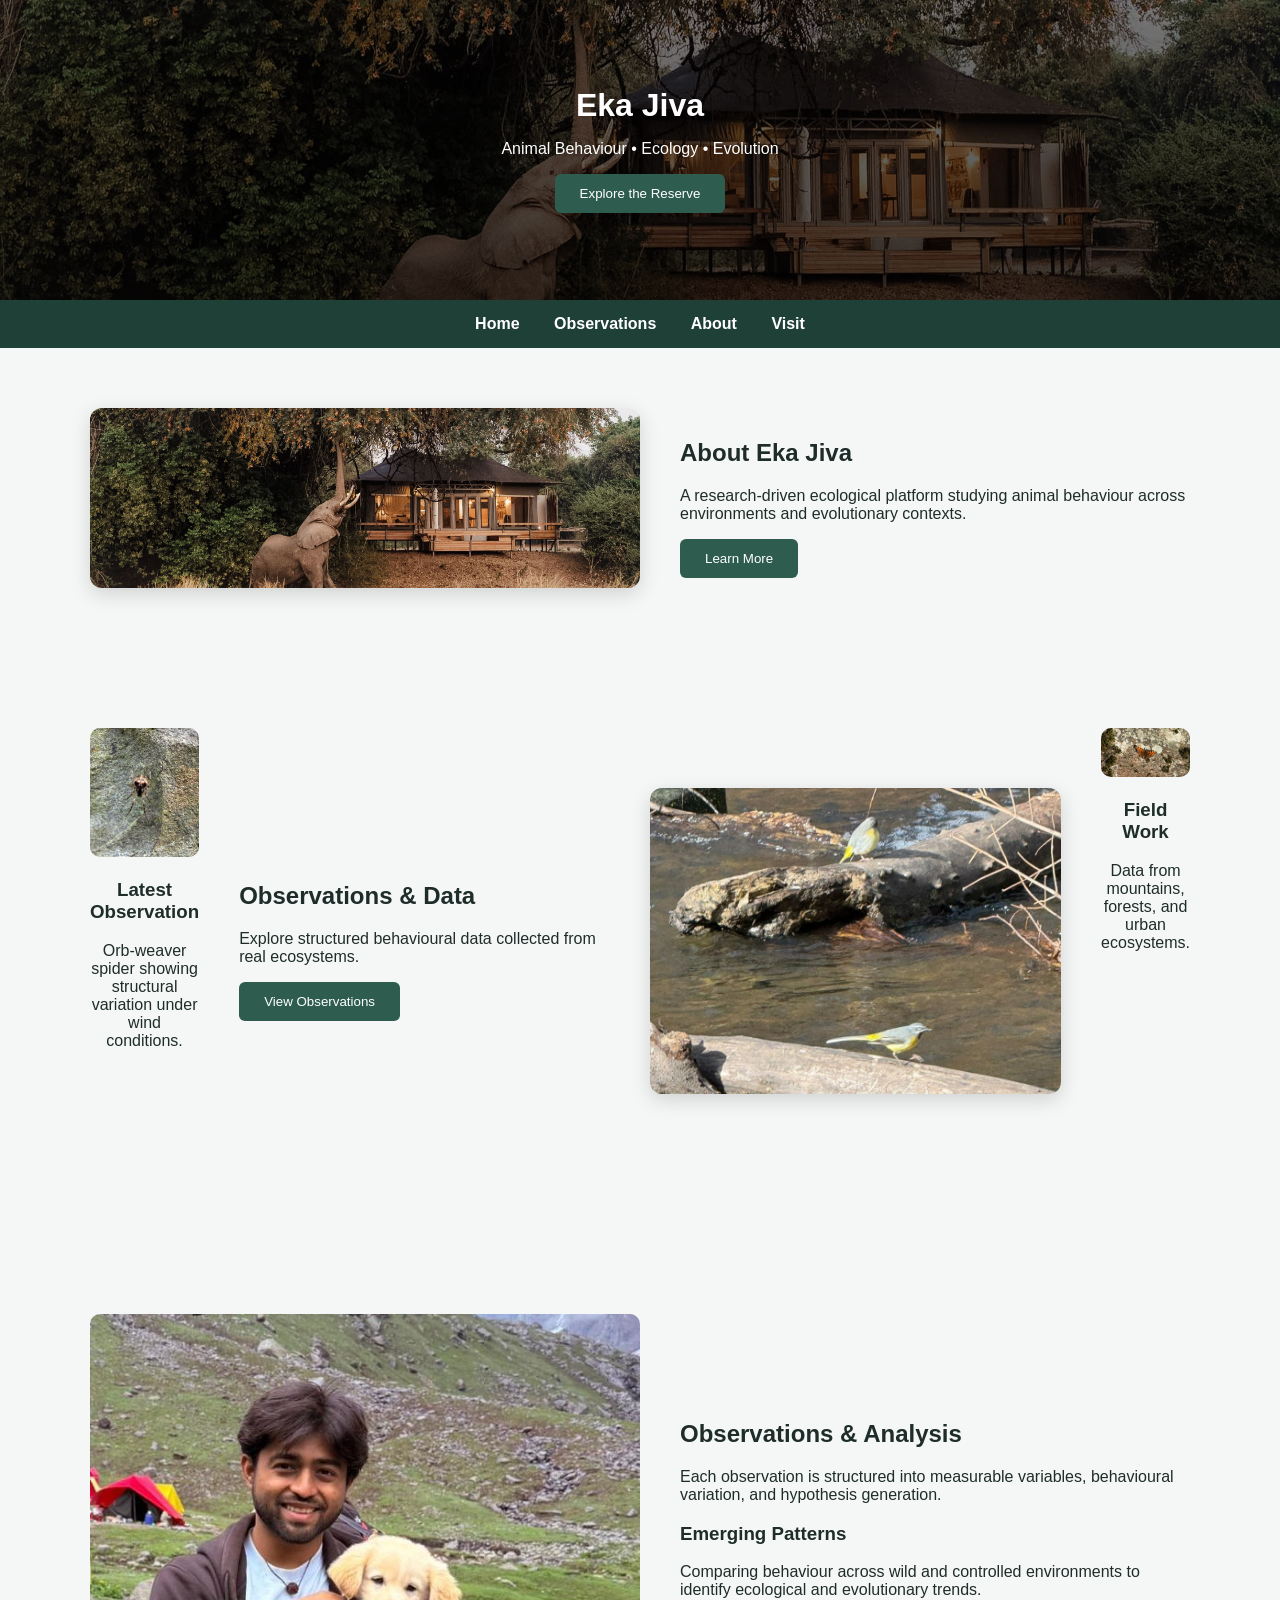
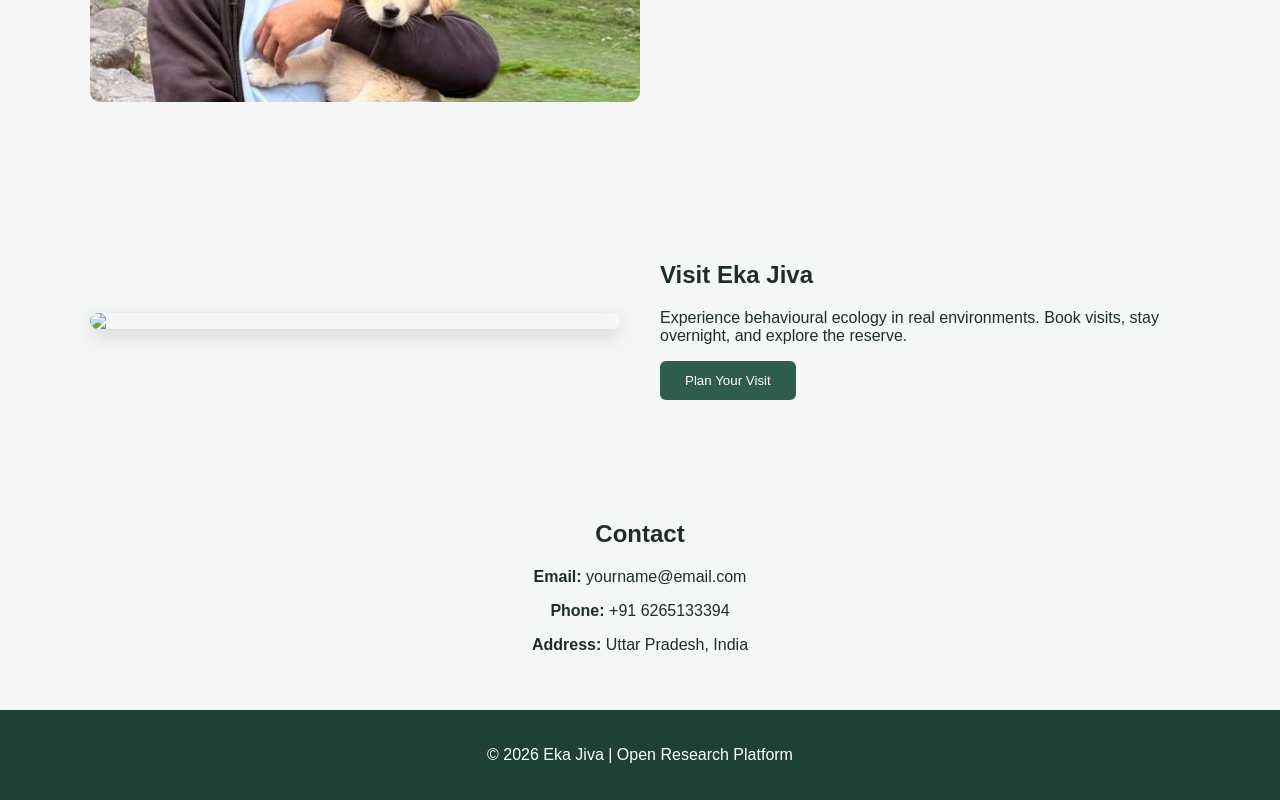
==== commit 58eba46e: "Update index.html" ====
--- a/index.html
+++ b/index.html
@@ -58,7 +58,7 @@
 </section>
 
 <div class="box">
-    <img src="images/cabin.jpg">
+    <img src="field.jpg">
     <h3>Field Work</h3>
     <p>Data from mountains, forests, and urban ecosystems.</p>
 </div>
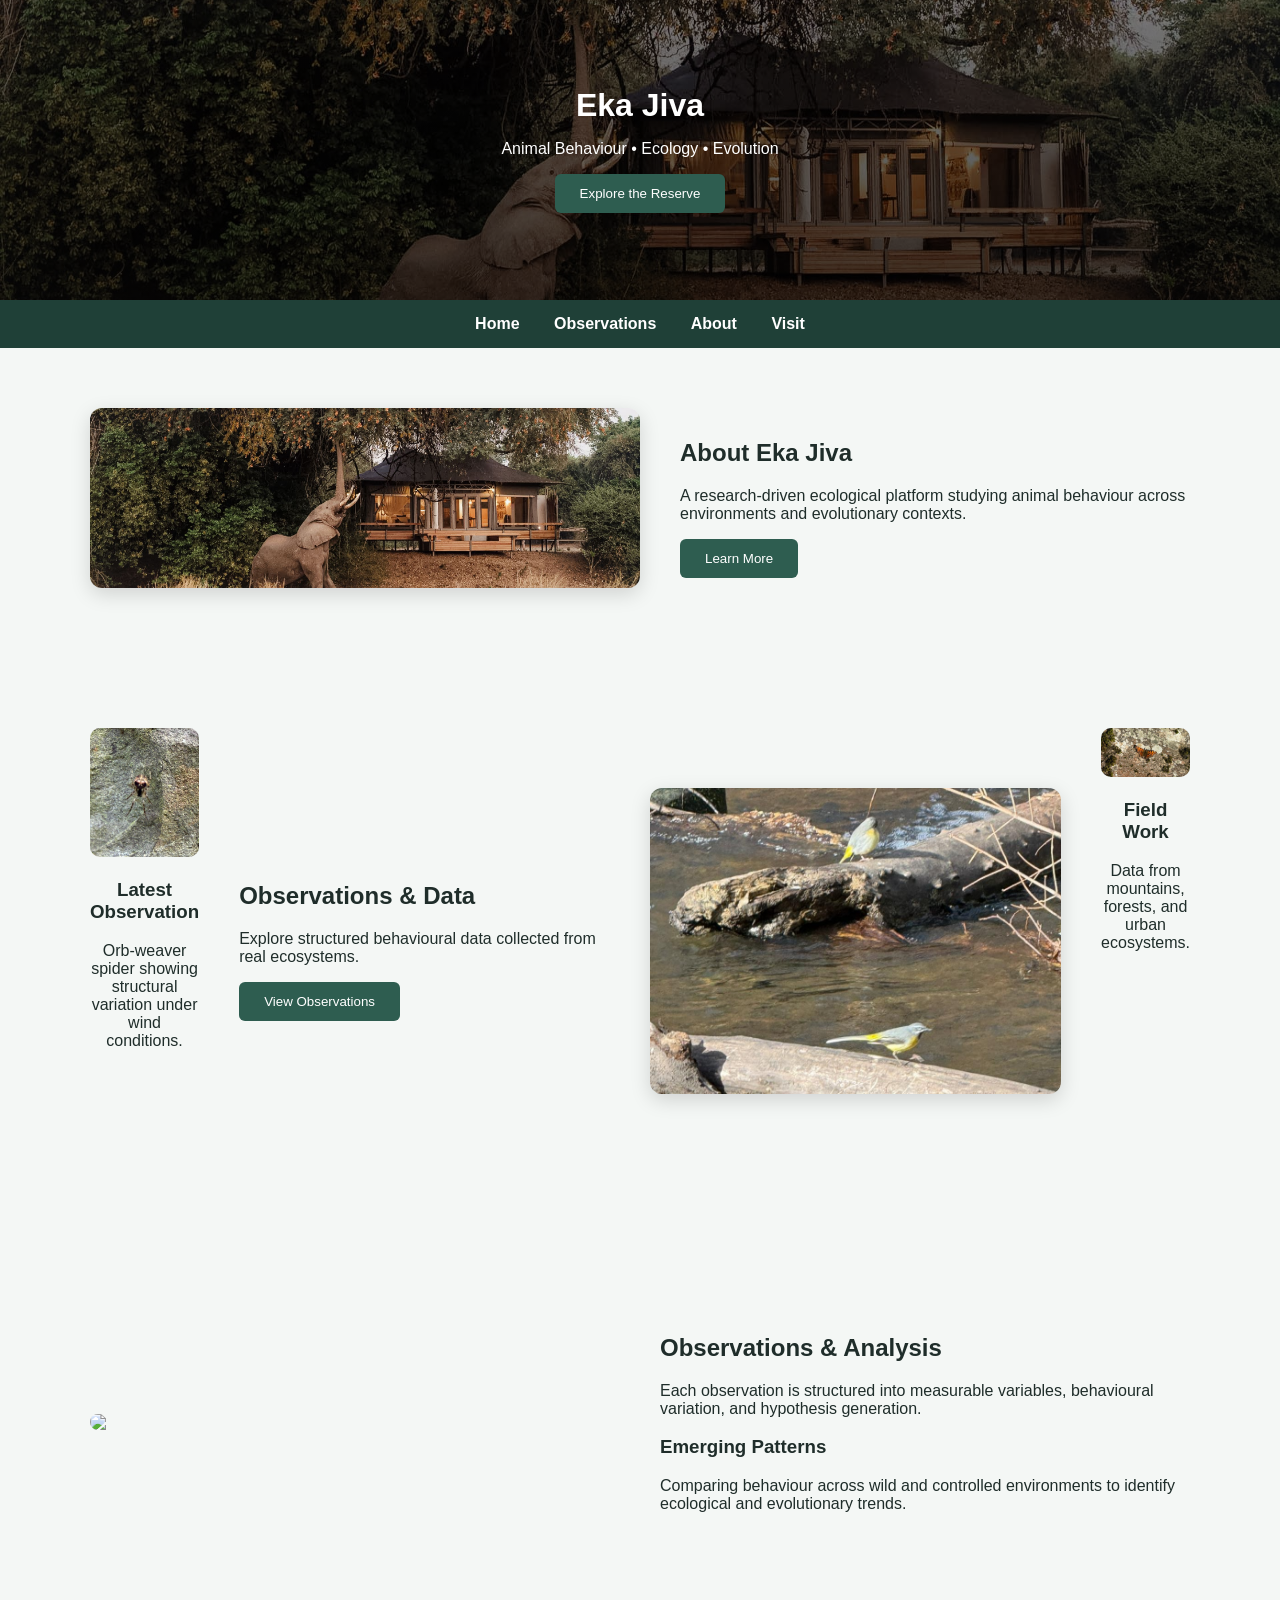
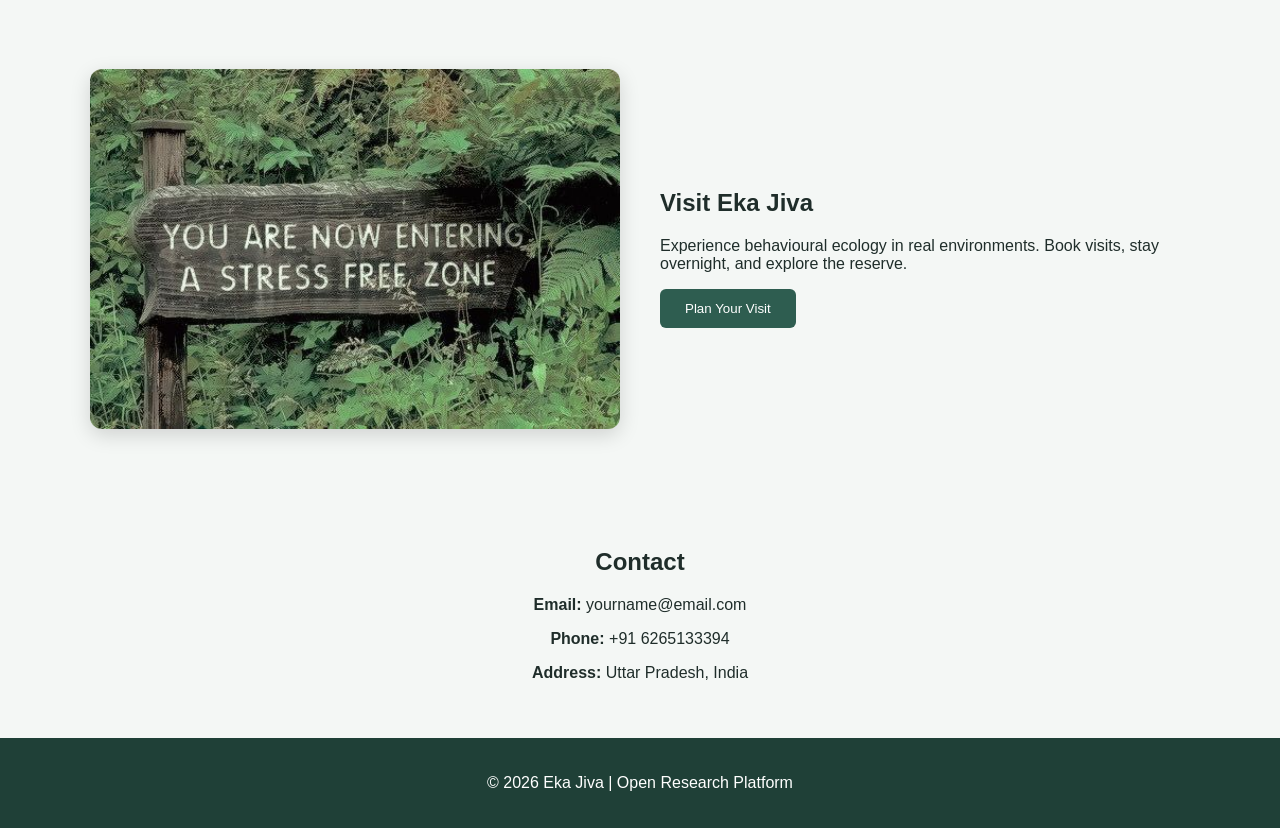
==== commit 6143dc24: "Update index.html" ====
--- a/index.html
+++ b/index.html
@@ -67,7 +67,7 @@
 
 <!-- RESEARCH LAYER -->
 <section class="split">
-    <img src="research.jpg">
+    <img src="researchs.jpg">
     <div>
         <h2>Observations & Analysis</h2>
         <p>
@@ -85,7 +85,7 @@
 
 <!-- VISIT CTA -->
 <section class="feature">
-    <img src="images/cabin.jpg">
+    <img src="slogan.jpg">
     <div>
         <h2>Visit Eka Jiva</h2>
         <p>
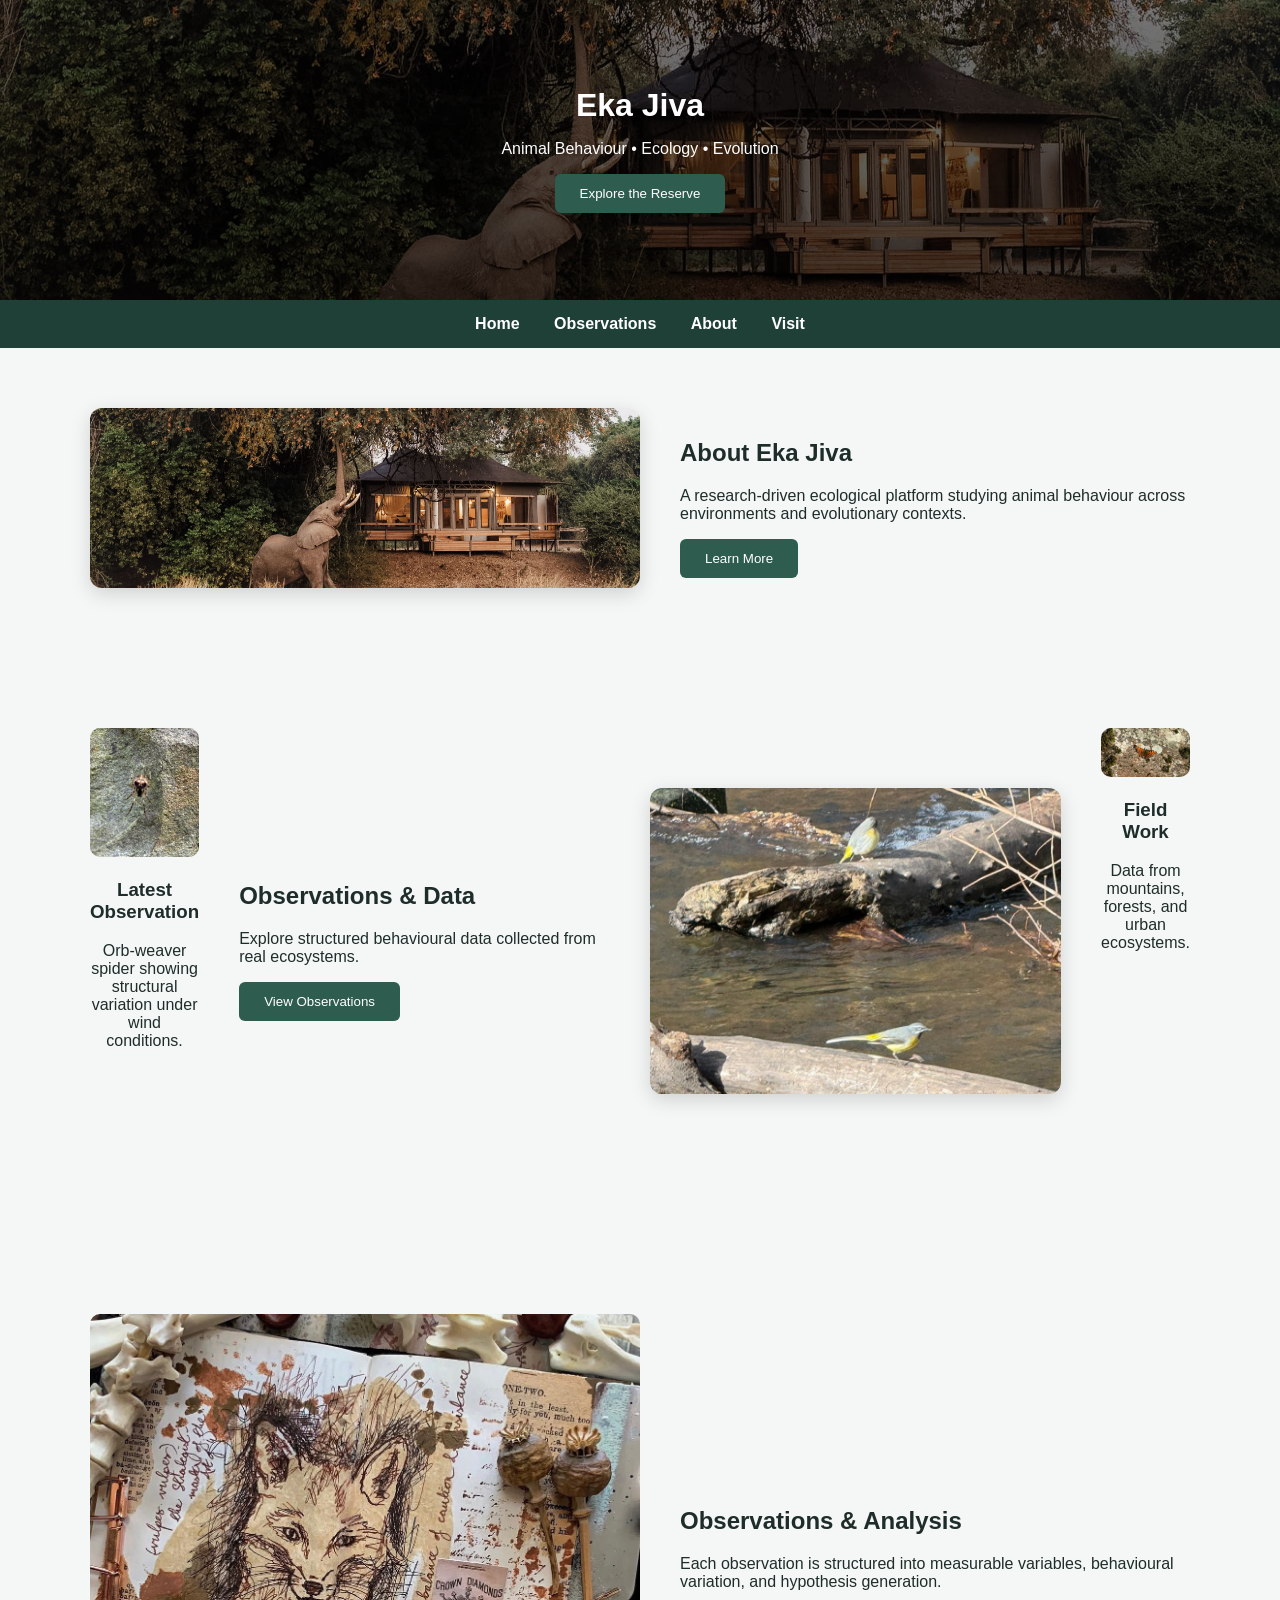
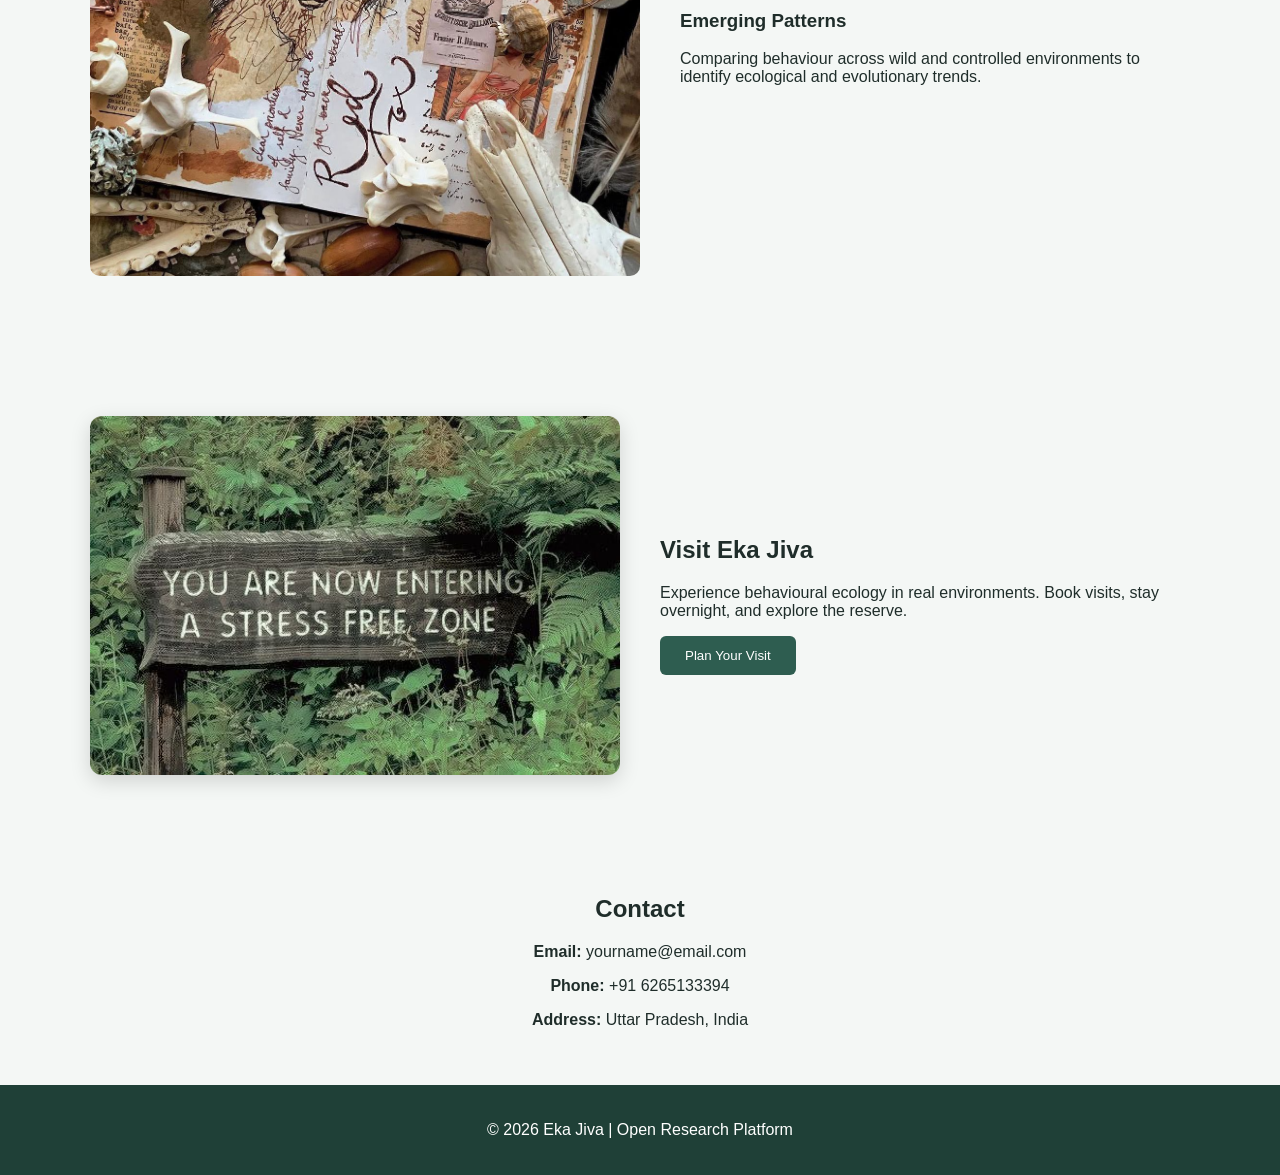
==== commit 95ab15b5: "Update index.html" ====
--- a/index.html
+++ b/index.html
@@ -67,7 +67,7 @@
 
 <!-- RESEARCH LAYER -->
 <section class="split">
-    <img src="researchs.jpg">
+    <img src="analysis.jpg">
     <div>
         <h2>Observations & Analysis</h2>
         <p>
